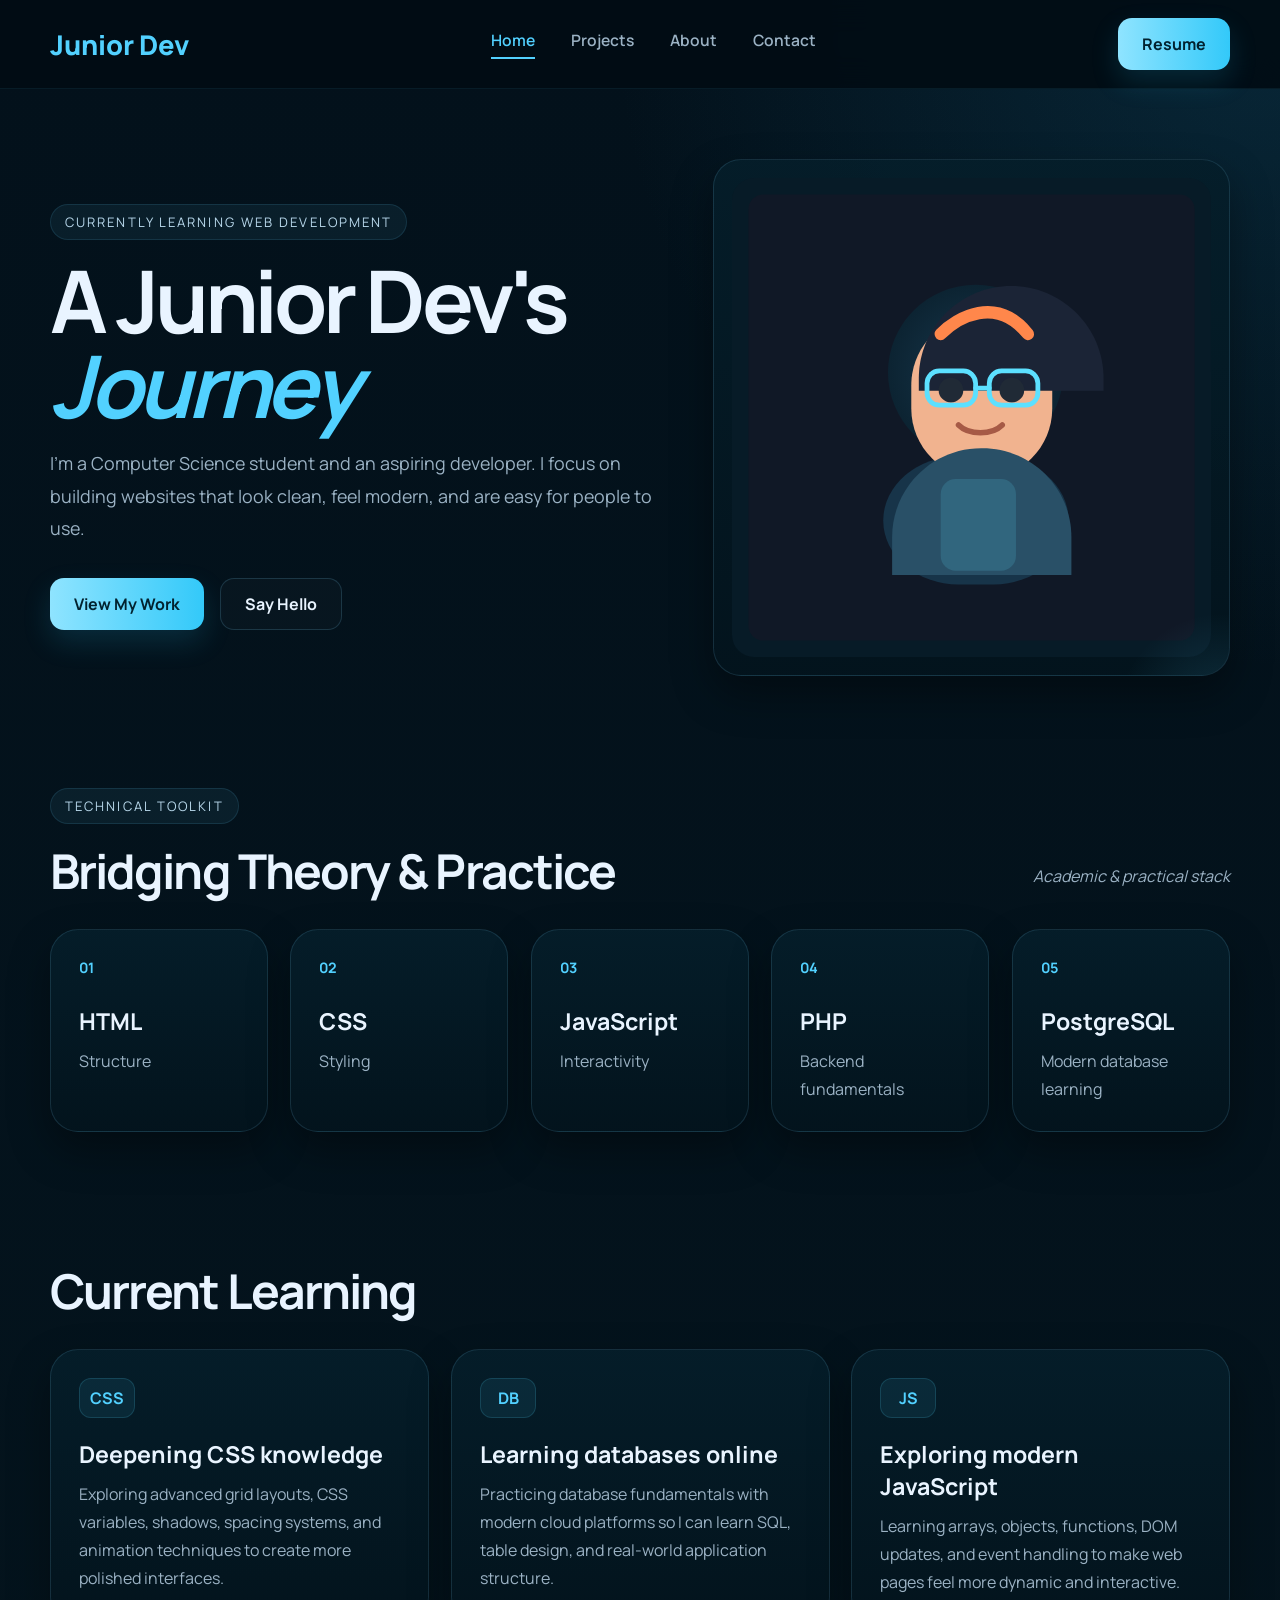
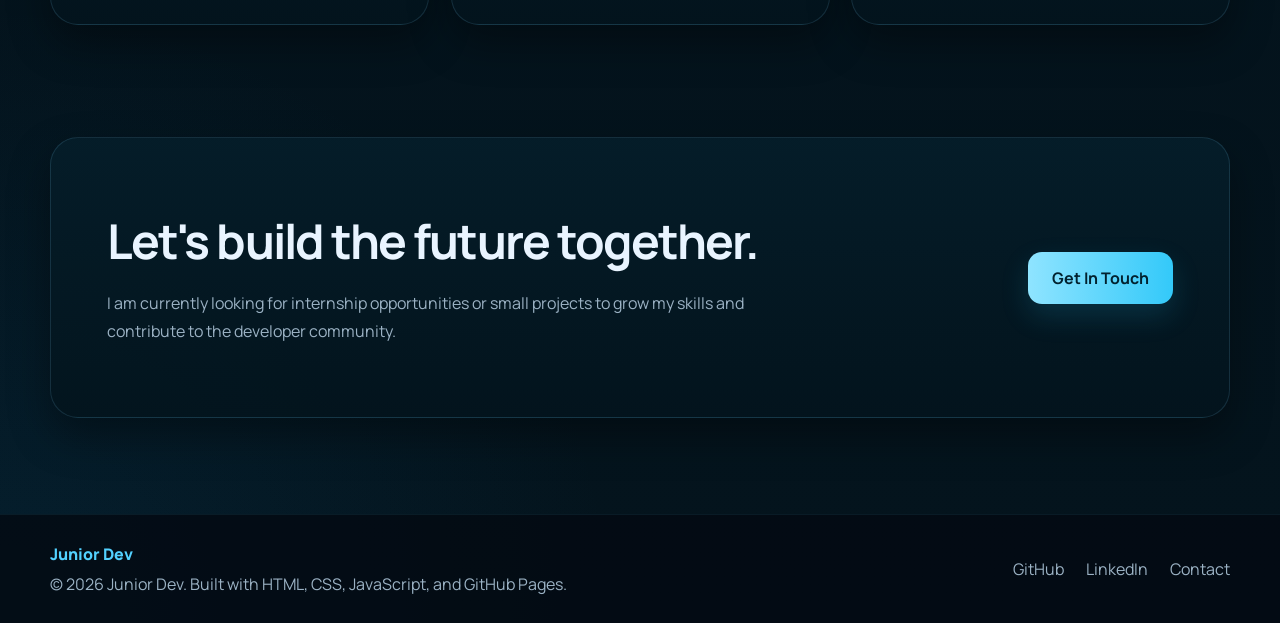
==== index.html @ 96a710fa "Add GitHub Pages static version of portfolio" ====
<!DOCTYPE html>
<html lang="en">
<head>
    <meta charset="UTF-8">
    <meta name="viewport" content="width=device-width, initial-scale=1.0">
    <title>Home | Junior Dev</title>
    <link rel="preconnect" href="https://fonts.googleapis.com">
    <link rel="preconnect" href="https://fonts.gstatic.com" crossorigin>
    <link href="https://fonts.googleapis.com/css2?family=Manrope:wght@400;500;600;700;800&display=swap" rel="stylesheet">
    <link rel="stylesheet" href="styles/style.css">
</head>
<body>
    <header class="site-header">
        <div class="container header-row">
            <a class="site-logo" href="index.html">Junior Dev</a>

            <button class="menu-button" id="menuButton" type="button" aria-label="Open navigation">
                Menu
            </button>

            <nav class="site-navigation" id="siteNavigation">
                <a class="active-link" href="index.html">Home</a>
                <a href="projects.html">Projects</a>
                <a href="about.html">About</a>
                <a href="contact.html">Contact</a>
            </nav>

            <a class="resume-button" href="resume.html">Resume</a>
        </div>
    </header>

    <main>
        <section class="hero-section">
            <div class="container hero-grid">
                <div class="hero-text">
                    <p class="small-label">Currently learning web development</p>
                    <h1>A Junior Dev's <span>Journey</span></h1>
                    <p class="hero-description">
                        I'm a Computer Science student and an aspiring developer. I focus on building websites
                        that look clean, feel modern, and are easy for people to use.
                    </p>

                    <div class="button-row">
                        <a class="primary-button" href="projects.html">View My Work</a>
                        <a class="secondary-button" href="contact.html">Say Hello</a>
                    </div>
                </div>

                <div class="hero-image-card">
                    <img src="assets/images/hero-portrait.svg" alt="Illustration of a young developer portrait">
                </div>
            </div>
        </section>

        <section class="toolkit-section">
            <div class="container">
                <div class="section-heading">
                    <p class="small-label">Technical toolkit</p>
                    <div class="section-heading-row">
                        <h2>Bridging Theory &amp; Practice</h2>
                        <p class="section-note">Academic &amp; practical stack</p>
                    </div>
                </div>

                <div class="toolkit-grid">
                    <article class="tool-card">
                        <p class="tool-number">01</p>
                        <h3>HTML</h3>
                        <p>Structure</p>
                    </article>
                    <article class="tool-card">
                        <p class="tool-number">02</p>
                        <h3>CSS</h3>
                        <p>Styling</p>
                    </article>
                    <article class="tool-card">
                        <p class="tool-number">03</p>
                        <h3>JavaScript</h3>
                        <p>Interactivity</p>
                    </article>
                    <article class="tool-card">
                        <p class="tool-number">04</p>
                        <h3>PHP</h3>
                        <p>Backend fundamentals</p>
                    </article>
                    <article class="tool-card">
                        <p class="tool-number">05</p>
                        <h3>PostgreSQL</h3>
                        <p>Modern database learning</p>
                    </article>
                </div>
            </div>
        </section>

        <section class="learning-section">
            <div class="container">
                <div class="section-heading">
                    <h2>Current Learning</h2>
                </div>

                <div class="learning-grid">
                    <article class="info-card">
                        <div class="info-icon">CSS</div>
                        <h3>Deepening CSS knowledge</h3>
                        <p>
                            Exploring advanced grid layouts, CSS variables, shadows, spacing systems,
                            and animation techniques to create more polished interfaces.
                        </p>
                    </article>

                    <article class="info-card">
                        <div class="info-icon">DB</div>
                        <h3>Learning databases online</h3>
                        <p>
                            Practicing database fundamentals with modern cloud platforms so I can learn
                            SQL, table design, and real-world application structure.
                        </p>
                    </article>

                    <article class="info-card">
                        <div class="info-icon">JS</div>
                        <h3>Exploring modern JavaScript</h3>
                        <p>
                            Learning arrays, objects, functions, DOM updates, and event handling
                            to make web pages feel more dynamic and interactive.
                        </p>
                    </article>
                </div>
            </div>
        </section>

        <section class="callout-section">
            <div class="container">
                <div class="callout-card">
                    <div>
                        <h2>Let's build the future together.</h2>
                        <p>
                            I am currently looking for internship opportunities or small projects
                            to grow my skills and contribute to the developer community.
                        </p>
                    </div>
                    <a class="primary-button" href="contact.html">Get In Touch</a>
                </div>
            </div>
        </section>
    </main>

    <footer class="site-footer">
        <div class="container footer-row">
            <div>
                <p class="footer-brand">Junior Dev</p>
                <p class="footer-text">&copy; <span id="footerYear"></span> Junior Dev. Built with HTML, CSS, JavaScript, and GitHub Pages.</p>
            </div>

            <div class="footer-links">
                <a href="https://github.com/Cheang-Zhi-Lin" target="_blank" rel="noreferrer">GitHub</a>
                <a href="https://www.linkedin.com/" target="_blank" rel="noreferrer">LinkedIn</a>
                <a href="contact.html">Contact</a>
            </div>
        </div>
    </footer>

    <script src="scripts/script.js"></script>
</body>
</html>
---- styles/style.css ----
:root {
    --background-color: #04141d;
    --background-color-dark: #030d15;
    --card-color: rgba(7, 28, 39, 0.88);
    --card-color-light: rgba(10, 38, 53, 0.92);
    --line-color: rgba(113, 187, 223, 0.16);
    --text-color: #e9f4ff;
    --muted-text-color: #9bb2c4;
    --accent-color: #52d1ff;
    --accent-color-soft: #6bdcff;
    --button-text-color: #02222f;
    --shadow-color: rgba(0, 0, 0, 0.35);
    --font-main: "Manrope", sans-serif;
    --border-radius-large: 28px;
    --border-radius-medium: 20px;
    --border-radius-small: 14px;
    --container-width: 1180px;
}

* {
    box-sizing: border-box;
}

html {
    scroll-behavior: smooth;
}

body {
    margin: 0;
    font-family: var(--font-main);
    color: var(--text-color);
    background:
        radial-gradient(circle at top right, rgba(18, 81, 110, 0.35), transparent 26%),
        radial-gradient(circle at bottom left, rgba(10, 90, 136, 0.16), transparent 24%),
        linear-gradient(180deg, #03111b 0%, #04141d 100%);
}

img {
    max-width: 100%;
    display: block;
}

a {
    color: inherit;
    text-decoration: none;
}

button,
input,
textarea {
    font: inherit;
}

.container {
    width: min(calc(100% - 40px), var(--container-width));
    margin: 0 auto;
}

.site-header {
    position: sticky;
    top: 0;
    z-index: 10;
    background: rgba(2, 12, 20, 0.92);
    backdrop-filter: blur(16px);
    border-bottom: 1px solid rgba(82, 209, 255, 0.08);
}

.header-row {
    display: flex;
    align-items: center;
    justify-content: space-between;
    gap: 20px;
    min-height: 88px;
}

.site-logo {
    font-size: 1.7rem;
    font-weight: 800;
    color: var(--accent-color);
}

.site-navigation {
    display: flex;
    gap: 36px;
    align-items: center;
}

.site-navigation a {
    color: var(--muted-text-color);
    font-size: 0.98rem;
    font-weight: 600;
    padding-bottom: 6px;
    border-bottom: 2px solid transparent;
    transition: 0.25s ease;
}

.site-navigation a:hover,
.site-navigation a.active-link {
    color: var(--accent-color);
    border-bottom-color: var(--accent-color);
}

.resume-button,
.primary-button,
.secondary-button {
    display: inline-flex;
    align-items: center;
    justify-content: center;
    min-height: 52px;
    padding: 0 24px;
    border-radius: 14px;
    font-weight: 700;
    transition: transform 0.25s ease, box-shadow 0.25s ease, background 0.25s ease;
}

.resume-button,
.primary-button {
    background: linear-gradient(90deg, #8fe4ff, #33c9f9);
    color: var(--button-text-color);
    box-shadow: 0 12px 28px rgba(31, 167, 210, 0.18);
}

.secondary-button {
    color: var(--text-color);
    border: 1px solid rgba(108, 187, 217, 0.2);
    background: rgba(255, 255, 255, 0.02);
}

.resume-button:hover,
.primary-button:hover,
.secondary-button:hover {
    transform: translateY(-2px);
}

.menu-button {
    display: none;
    border: 1px solid rgba(108, 187, 217, 0.2);
    background: rgba(255, 255, 255, 0.03);
    color: var(--text-color);
    border-radius: 12px;
    padding: 10px 16px;
    cursor: pointer;
}

main section {
    padding: 56px 0;
}

.hero-section {
    padding-top: 70px;
}

.hero-grid,
.about-hero-grid,
.contact-grid,
.stack-grid,
.about-details-grid {
    display: grid;
    gap: 32px;
}

.hero-grid,
.about-hero-grid {
    grid-template-columns: 1.1fr 0.9fr;
    align-items: center;
}

.hero-text h1,
.page-intro h1,
.about-hero-grid h1,
.contact-left-panel h1,
.resume-heading h1 {
    font-size: clamp(2.8rem, 7vw, 5.4rem);
    line-height: 0.98;
    margin: 18px 0 20px;
    letter-spacing: -0.05em;
}

.hero-text h1 span,
.about-hero-grid h1 span {
    color: var(--accent-color);
    font-style: italic;
}

.small-label {
    display: inline-flex;
    align-items: center;
    gap: 10px;
    margin: 0;
    padding: 8px 14px;
    border-radius: 999px;
    color: #b7d7ea;
    background: rgba(89, 184, 223, 0.08);
    border: 1px solid rgba(89, 184, 223, 0.14);
    font-size: 0.82rem;
    text-transform: uppercase;
    letter-spacing: 0.16em;
}

.hero-description,
.page-intro-text,
.contact-intro-text,
.story-title + .page-intro-text,
.resume-heading .page-intro-text {
    max-width: 640px;
    color: var(--muted-text-color);
    font-size: 1.12rem;
    line-height: 1.8;
}

.button-row {
    display: flex;
    gap: 16px;
    flex-wrap: wrap;
    margin-top: 34px;
}

.hero-image-card,
.about-image-card,
.contact-side-image,
.resume-card,
.callout-card,
.wide-info-card,
.side-info-card,
.project-card,
.info-card,
.tool-card,
.contact-form-card,
.contact-left-panel,
.beyond-code-card,
.quote-box {
    position: relative;
    background: linear-gradient(180deg, rgba(5, 30, 42, 0.92), rgba(3, 20, 29, 0.92));
    border: 1px solid var(--line-color);
    border-radius: var(--border-radius-large);
    box-shadow: 0 18px 40px var(--shadow-color);
    overflow: hidden;
}

.hero-image-card,
.about-image-card {
    padding: 18px;
}

.hero-image-card::after,
.about-image-card::after,
.contact-form-card::after,
.beyond-code-card::after,
.callout-card::after {
    content: "";
    position: absolute;
    inset: auto -20% -30% auto;
    width: 220px;
    height: 220px;
    background: radial-gradient(circle, rgba(82, 209, 255, 0.16), transparent 68%);
    pointer-events: none;
}

.section-heading {
    margin-bottom: 26px;
}

.section-heading-row {
    display: flex;
    justify-content: space-between;
    align-items: end;
    gap: 24px;
    flex-wrap: wrap;
}

.section-heading h2,
.callout-card h2,
.quote-box blockquote,
.stack-grid h2,
.wide-info-card h2,
.side-info-card h2,
.beyond-code-text h2,
.resume-grid h2 {
    margin: 14px 0 0;
    font-size: clamp(2rem, 4vw, 3rem);
    letter-spacing: -0.04em;
}

.section-note {
    color: var(--muted-text-color);
    font-style: italic;
}

.toolkit-grid,
.learning-grid,
.projects-grid,
.learning-skill-grid,
.resume-grid {
    display: grid;
    gap: 22px;
}

.toolkit-grid {
    grid-template-columns: repeat(5, 1fr);
}

.tool-card,
.info-card {
    padding: 28px;
}

.tool-number {
    margin: 0 0 28px;
    color: var(--accent-color);
    font-size: 0.9rem;
    font-weight: 700;
}

.tool-card h3,
.info-card h3,
.project-content h2,
.mini-skill-card h3 {
    margin: 0 0 10px;
    font-size: 1.45rem;
}

.tool-card p:last-child,
.info-card p,
.project-content p,
.side-info-card p,
.beyond-code-text p,
.stack-grid p,
.resume-grid p {
    margin: 0;
    color: var(--muted-text-color);
    line-height: 1.75;
}

.learning-grid {
    grid-template-columns: repeat(3, 1fr);
}

.info-icon {
    display: inline-flex;
    min-width: 56px;
    min-height: 40px;
    align-items: center;
    justify-content: center;
    margin-bottom: 20px;
    border-radius: 12px;
    color: var(--accent-color);
    background: rgba(82, 209, 255, 0.08);
    border: 1px solid rgba(82, 209, 255, 0.16);
    font-weight: 700;
}

.callout-card,
.quote-box {
    padding: 56px;
    display: flex;
    align-items: center;
    justify-content: space-between;
    gap: 28px;
}

.callout-card p,
.quote-box p {
    max-width: 680px;
    color: var(--muted-text-color);
    line-height: 1.75;
}

.page-intro-section {
    padding-top: 70px;
}

.page-intro {
    max-width: 860px;
}

.projects-grid {
    grid-template-columns: repeat(2, 1fr);
}

.project-card img {
    width: 100%;
    min-height: 260px;
    object-fit: cover;
}

.project-content {
    padding: 28px;
}

.tag-row {
    display: flex;
    gap: 8px;
    flex-wrap: wrap;
    margin-bottom: 16px;
}

.tag-row span,
.stack-badge,
.hobby-badge-row span {
    padding: 9px 14px;
    border-radius: 999px;
    background: rgba(82, 209, 255, 0.08);
    border: 1px solid rgba(82, 209, 255, 0.16);
    color: #d5eef9;
    font-size: 0.88rem;
}

.project-content a {
    display: inline-block;
    margin-top: 22px;
    color: var(--accent-color);
    font-weight: 700;
}

.large-project-card {
    grid-column: span 1;
}

.stack-grid {
    grid-template-columns: 0.9fr 1.1fr;
    align-items: center;
}

.stack-badges {
    display: flex;
    flex-wrap: wrap;
    gap: 14px;
    justify-content: end;
}

.about-details-grid {
    grid-template-columns: 1.6fr 0.9fr;
    align-items: start;
}

.wide-info-card,
.side-info-card,
.contact-left-panel,
.contact-form-card,
.resume-card {
    padding: 34px;
}

.learning-skill-grid {
    grid-template-columns: repeat(3, 1fr);
    margin-top: 26px;
}

.mini-skill-card {
    padding: 22px;
    border-radius: var(--border-radius-small);
    background: rgba(255, 255, 255, 0.02);
    border: 1px solid rgba(82, 209, 255, 0.1);
}

.mini-skill-card p {
    margin: 0 0 8px;
    color: var(--accent-color);
    font-size: 0.85rem;
    text-transform: uppercase;
    letter-spacing: 0.1em;
}

.goal-list,
.simple-list {
    margin: 24px 0 0;
    padding-left: 22px;
    color: var(--muted-text-color);
    line-height: 1.9;
}

.beyond-code-card {
    display: grid;
    grid-template-columns: 1fr 0.95fr;
    gap: 28px;
    padding: 34px;
}

.hobby-badge-row {
    display: flex;
    gap: 12px;
    flex-wrap: wrap;
    margin-top: 28px;
}

.beyond-code-images {
    display: grid;
    grid-template-columns: repeat(2, 1fr);
    gap: 18px;
    align-items: center;
}

.beyond-code-images img {
    border-radius: 20px;
    border: 1px solid rgba(82, 209, 255, 0.12);
}

.quote-box {
    flex-direction: column;
    text-align: center;
}

.quote-box blockquote {
    margin: 0;
    font-style: italic;
}

.contact-grid {
    grid-template-columns: 0.9fr 1.1fr;
    align-items: start;
}

.social-card-row {
    display: flex;
    gap: 16px;
    flex-wrap: wrap;
    margin: 34px 0;
}

.social-card {
    min-width: 150px;
    padding: 18px 22px;
    border-radius: 18px;
    background: rgba(82, 209, 255, 0.06);
    border: 1px solid rgba(82, 209, 255, 0.12);
    font-weight: 700;
}

.contact-side-image img {
    width: 100%;
}

.contact-form {
    display: grid;
    gap: 24px;
}

.two-column-inputs {
    display: grid;
    grid-template-columns: repeat(2, 1fr);
    gap: 20px;
}

.input-group {
    display: grid;
    gap: 10px;
}

.input-group label {
    color: #c8e8f4;
    font-size: 0.92rem;
    font-weight: 700;
    letter-spacing: 0.08em;
    text-transform: uppercase;
}

.input-group input,
.input-group textarea {
    width: 100%;
    padding: 18px 18px;
    border-radius: 16px;
    border: 1px solid rgba(82, 209, 255, 0.14);
    background: rgba(0, 0, 0, 0.46);
    color: var(--text-color);
    outline: none;
    transition: border-color 0.2s ease, box-shadow 0.2s ease;
}

.input-group input:focus,
.input-group textarea:focus {
    border-color: rgba(82, 209, 255, 0.6);
    box-shadow: 0 0 0 4px rgba(82, 209, 255, 0.1);
}

.full-width-button {
    width: 100%;
    border: none;
    cursor: pointer;
}

.form-note {
    margin: 0;
    color: var(--muted-text-color);
    text-align: center;
}

.message-box {
    margin-bottom: 20px;
    padding: 16px 18px;
    border-radius: 14px;
    font-weight: 600;
}

.success-message {
    background: rgba(76, 201, 142, 0.12);
    border: 1px solid rgba(76, 201, 142, 0.2);
    color: #c7f7df;
}

.error-message {
    background: rgba(255, 93, 93, 0.12);
    border: 1px solid rgba(255, 93, 93, 0.2);
    color: #ffd4d4;
}

.resume-grid {
    grid-template-columns: repeat(2, 1fr);
    margin-top: 30px;
}

.site-footer {
    border-top: 1px solid rgba(82, 209, 255, 0.08);
    background: rgba(3, 10, 18, 0.84);
    margin-top: 40px;
}

.footer-row {
    display: flex;
    justify-content: space-between;
    gap: 20px;
    align-items: center;
    padding: 28px 0;
    flex-wrap: wrap;
}

.footer-brand {
    margin: 0 0 8px;
    color: var(--accent-color);
    font-weight: 800;
}

.footer-text {
    margin: 0;
    color: var(--muted-text-color);
}

.footer-links {
    display: flex;
    gap: 22px;
    flex-wrap: wrap;
    color: var(--muted-text-color);
}

.footer-links a:hover {
    color: var(--accent-color);
}

.fade-in-section {
    opacity: 0;
    transform: translateY(18px);
    transition: opacity 0.6s ease, transform 0.6s ease;
}

.fade-in-section.show-section {
    opacity: 1;
    transform: translateY(0);
}

@media (max-width: 1100px) {
    .toolkit-grid {
        grid-template-columns: repeat(3, 1fr);
    }

    .hero-grid,
    .about-hero-grid {
        grid-template-columns: 1fr;
    }

    .hero-image-card,
    .about-image-card {
        max-width: 640px;
        margin: 0 auto;
    }
}

@media (max-width: 900px) {
    .container {
        width: min(calc(100% - 32px), var(--container-width));
    }

    .header-row {
        min-height: 78px;
    }

    .site-logo {
        font-size: 1.45rem;
    }

    .hero-grid,
    .about-hero-grid,
    .stack-grid,
    .about-details-grid,
    .contact-grid,
    .beyond-code-card {
        grid-template-columns: 1fr;
    }

    .toolkit-grid,
    .learning-grid,
    .projects-grid,
    .learning-skill-grid,
    .resume-grid,
    .two-column-inputs {
        grid-template-columns: repeat(2, 1fr);
    }

    .hero-section,
    .page-intro-section {
        padding-top: 48px;
    }

    .hero-description,
    .page-intro-text,
    .contact-intro-text,
    .story-title + .page-intro-text,
    .resume-heading .page-intro-text {
        font-size: 1rem;
    }

    .callout-card,
    .quote-box,
    .contact-left-panel,
    .contact-form-card,
    .resume-card,
    .wide-info-card,
    .side-info-card,
    .beyond-code-card,
    .tool-card,
    .info-card,
    .project-content {
        padding: 24px;
    }

    .stack-badges {
        justify-content: start;
    }

    .callout-card {
        align-items: start;
        flex-direction: column;
    }
}

@media (max-width: 700px) {
    .header-row {
        display: grid;
        grid-template-columns: 1fr auto auto;
        align-items: center;
        padding: 16px 0;
    }

    .menu-button {
        display: inline-flex;
        justify-content: center;
    }

    .site-navigation {
        display: none;
        grid-column: 1 / -1;
        width: 100%;
        flex-direction: column;
        align-items: flex-start;
        gap: 18px;
        padding: 18px 0 8px;
    }

    .site-navigation.open-menu {
        display: flex;
    }

    .resume-button {
        margin-left: auto;
        min-height: 44px;
        padding: 0 18px;
        font-size: 0.92rem;
    }

    .toolkit-grid,
    .learning-grid,
    .projects-grid,
    .learning-skill-grid,
    .resume-grid,
    .two-column-inputs,
    .beyond-code-images {
        grid-template-columns: 1fr;
    }

    .button-row,
    .social-card-row {
        flex-direction: column;
    }

    .primary-button,
    .secondary-button,
    .social-card {
        width: 100%;
    }

    .callout-card,
    .quote-box,
    .contact-left-panel,
    .contact-form-card,
    .resume-card,
    .wide-info-card,
    .side-info-card,
    .beyond-code-card {
        padding: 26px;
    }

    main section {
        padding: 42px 0;
    }

    .small-label {
        font-size: 0.72rem;
        letter-spacing: 0.12em;
    }

    .hero-text h1,
    .page-intro h1,
    .about-hero-grid h1,
    .contact-left-panel h1,
    .resume-heading h1 {
        font-size: clamp(2.3rem, 11vw, 3.6rem);
    }

    .section-heading h2,
    .callout-card h2,
    .quote-box blockquote,
    .stack-grid h2,
    .wide-info-card h2,
    .side-info-card h2,
    .beyond-code-text h2,
    .resume-grid h2 {
        font-size: clamp(1.7rem, 7vw, 2.4rem);
    }

    .project-card img {
        min-height: 210px;
    }

    .footer-row,
    .footer-links {
        flex-direction: column;
        align-items: flex-start;
    }
}

@media (max-width: 480px) {
    .container {
        width: min(calc(100% - 24px), var(--container-width));
    }

    .header-row {
        grid-template-columns: 1fr auto;
        gap: 12px;
    }

    .resume-button {
        grid-column: 1 / -1;
        width: 100%;
        margin-left: 0;
    }

    .menu-button,
    .resume-button,
    .primary-button,
    .secondary-button {
        min-height: 46px;
    }

    .hero-section,
    .page-intro-section {
        padding-top: 30px;
    }

    .callout-card,
    .quote-box,
    .contact-left-panel,
    .contact-form-card,
    .resume-card,
    .wide-info-card,
    .side-info-card,
    .beyond-code-card,
    .tool-card,
    .info-card,
    .project-content {
        padding: 20px;
    }

    .tag-row span,
    .stack-badge,
    .hobby-badge-row span {
        width: 100%;
        text-align: center;
    }

    .input-group input,
    .input-group textarea {
        padding: 15px 14px;
    }
}

/* Beginner-friendly scroll animation classes */
.scroll-animation {
    opacity: 0;
    transition: opacity 0.7s ease, transform 0.7s ease;
    transition-delay: var(--scroll-delay, 0s);
    will-change: opacity, transform;
}

.scroll-from-left {
    transform: translateX(-50px);
}

.scroll-from-right {
    transform: translateX(50px);
}

.show-scroll-animation {
    opacity: 1;
    transform: translateX(0) translateY(0);
}

@media (prefers-reduced-motion: reduce) {
    .scroll-animation {
        opacity: 1;
        transform: none;
        transition: none;
    }
}
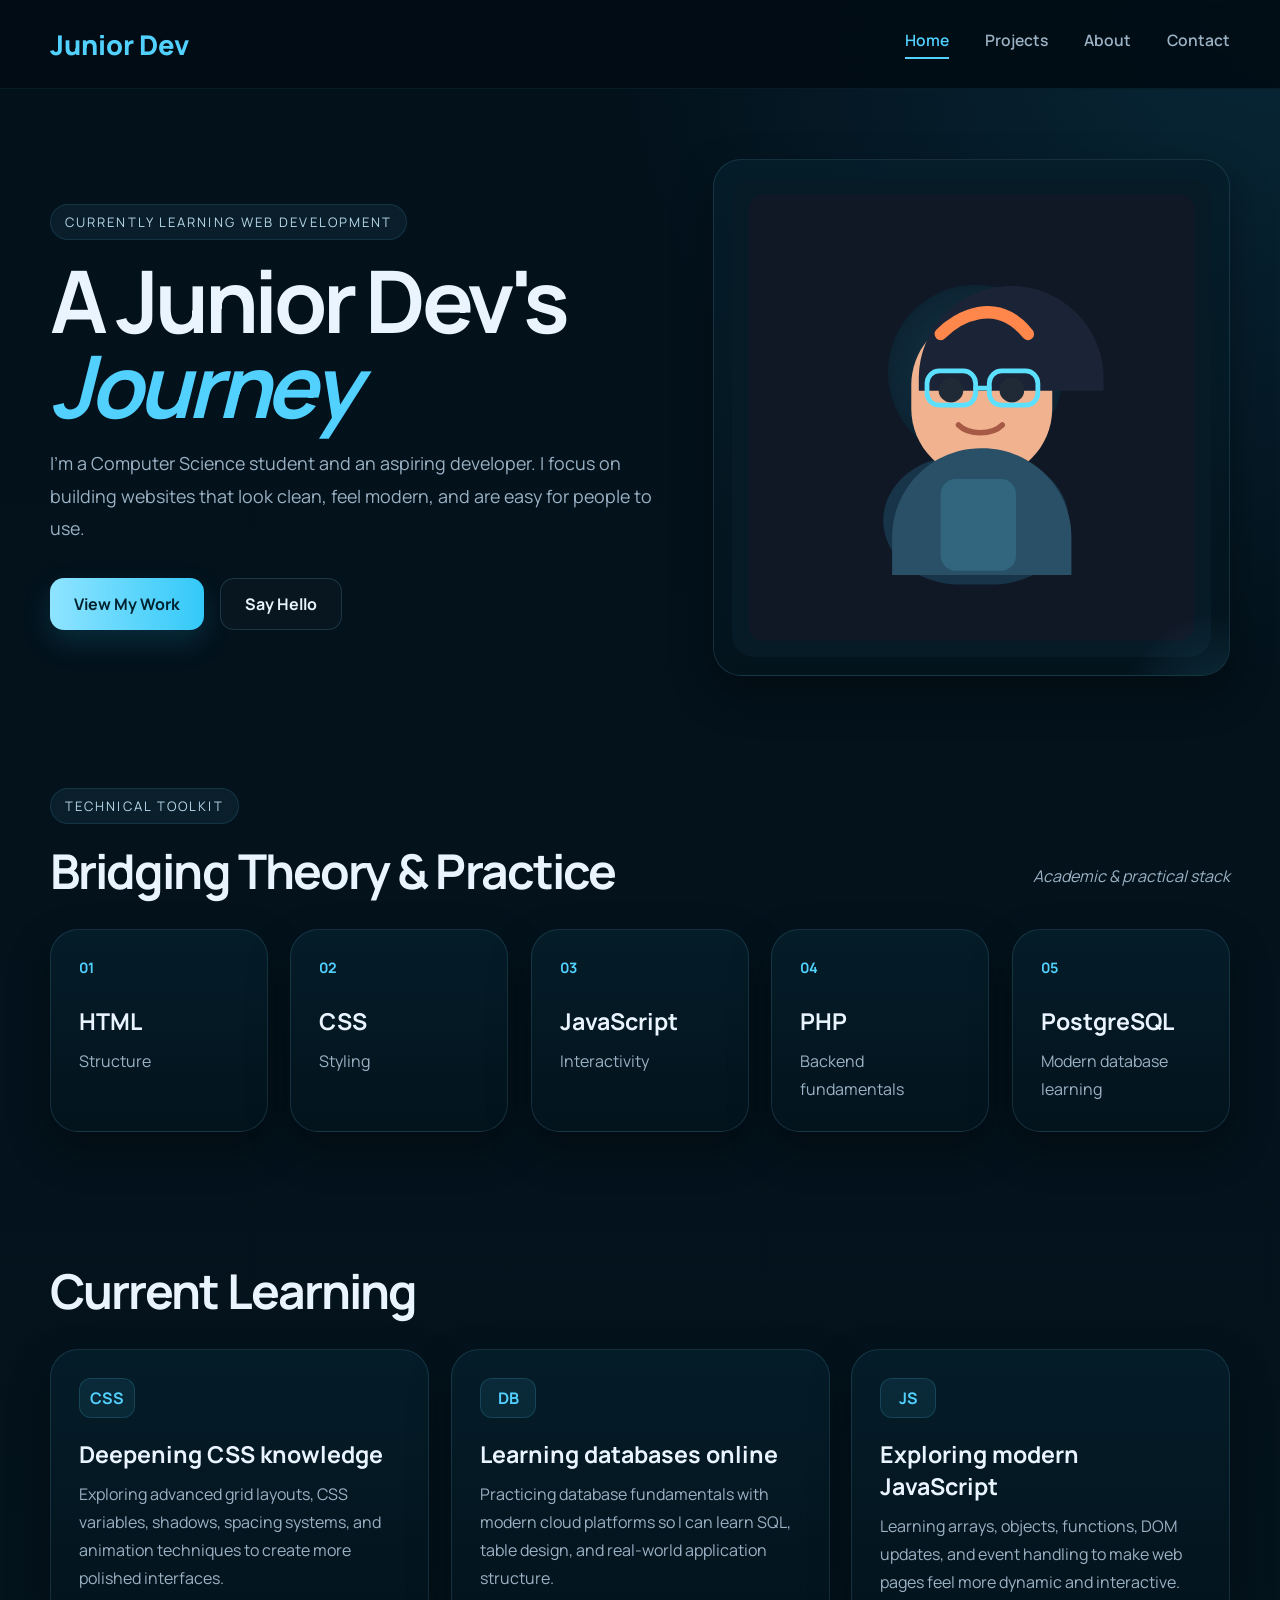
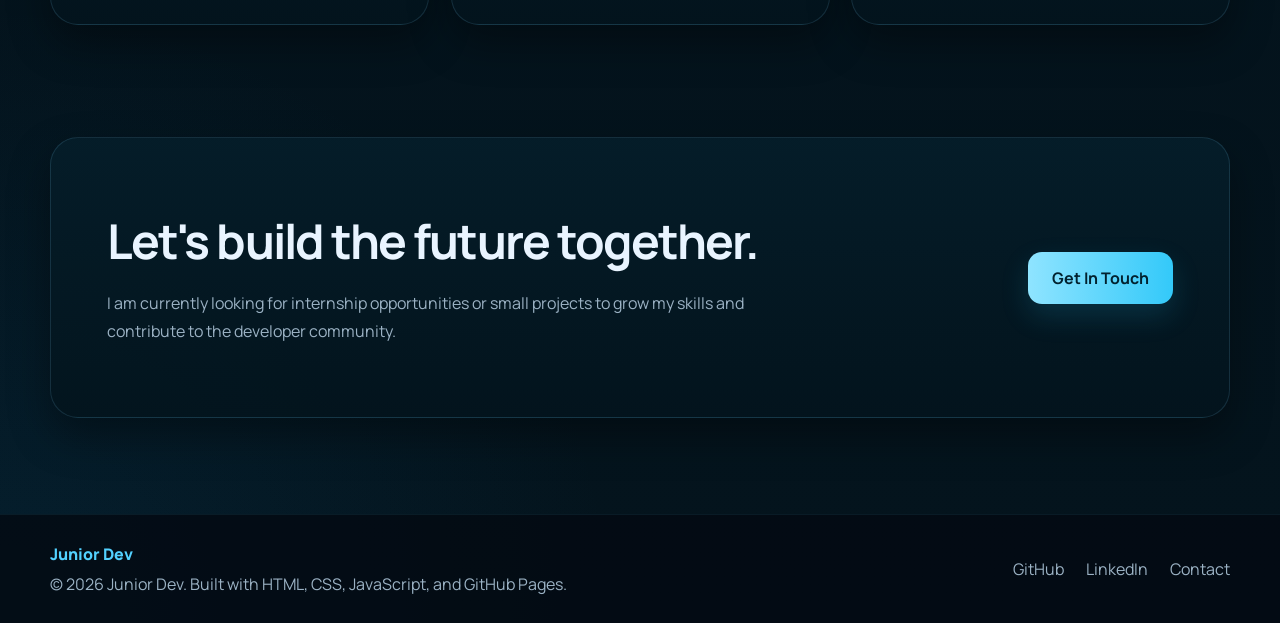
==== commit ba997ee7: "update" ====
--- a/index.html
+++ b/index.html
@@ -24,8 +24,6 @@
                 <a href="about.html">About</a>
                 <a href="contact.html">Contact</a>
             </nav>
-
-            <a class="resume-button" href="resume.html">Resume</a>
         </div>
     </header>
 
@@ -163,3 +161,4 @@
     <script src="scripts/script.js"></script>
 </body>
 </html>
+
--- a/styles/style.css
+++ b/styles/style.css
@@ -929,3 +929,34 @@
         transition: none;
     }
 }
+
+.project-title-link {
+    display: inline-block;
+    position: relative;
+    color: var(--text-color);
+    transition: transform 0.2s ease, color 0.2s ease;
+}
+
+.project-title-link::after {
+    content: "";
+    position: absolute;
+    left: 0;
+    bottom: -6px;
+    width: 100%;
+    height: 2px;
+    background: var(--accent-color);
+    transform: scaleX(0);
+    transform-origin: left;
+    transition: transform 0.2s ease;
+}
+
+.project-title-link:hover,
+.project-title-link:focus-visible {
+    color: var(--accent-color);
+    transform: scale(1.05);
+}
+
+.project-title-link:hover::after,
+.project-title-link:focus-visible::after {
+    transform: scaleX(1);
+}
